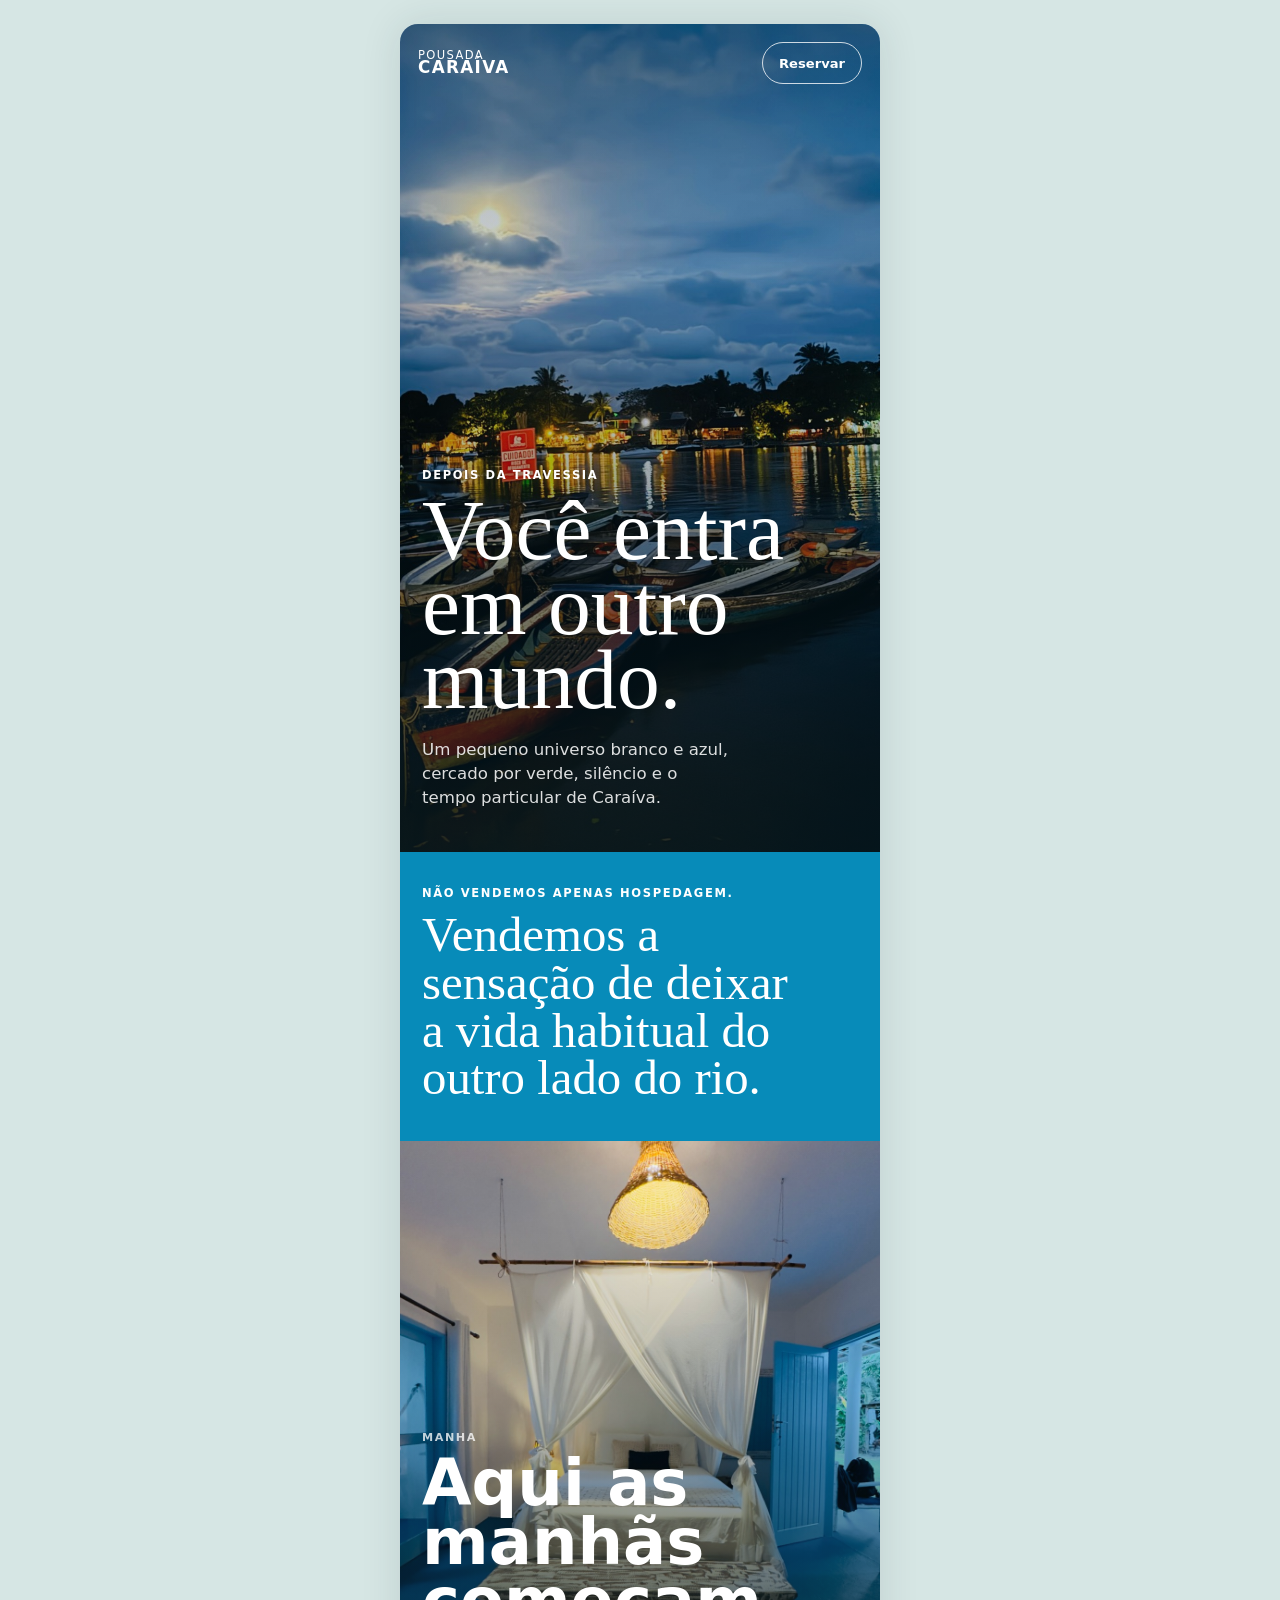
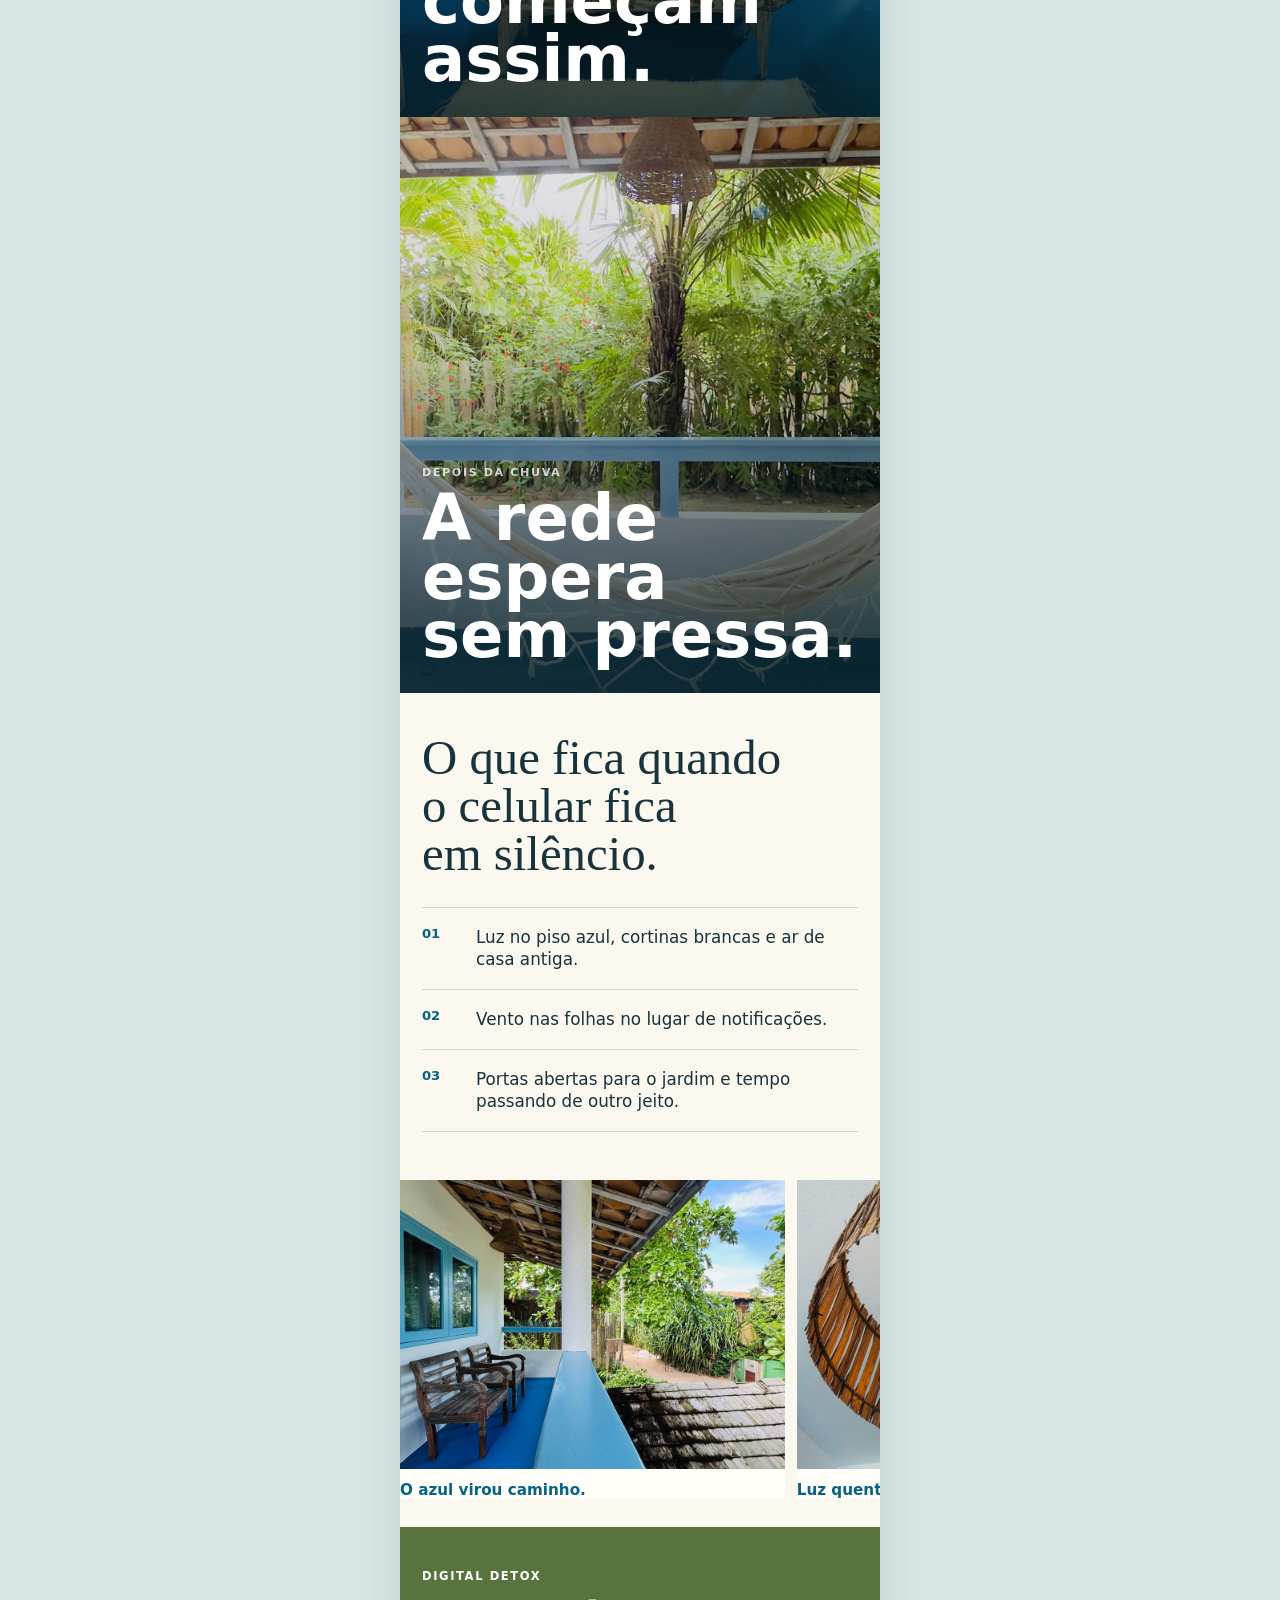
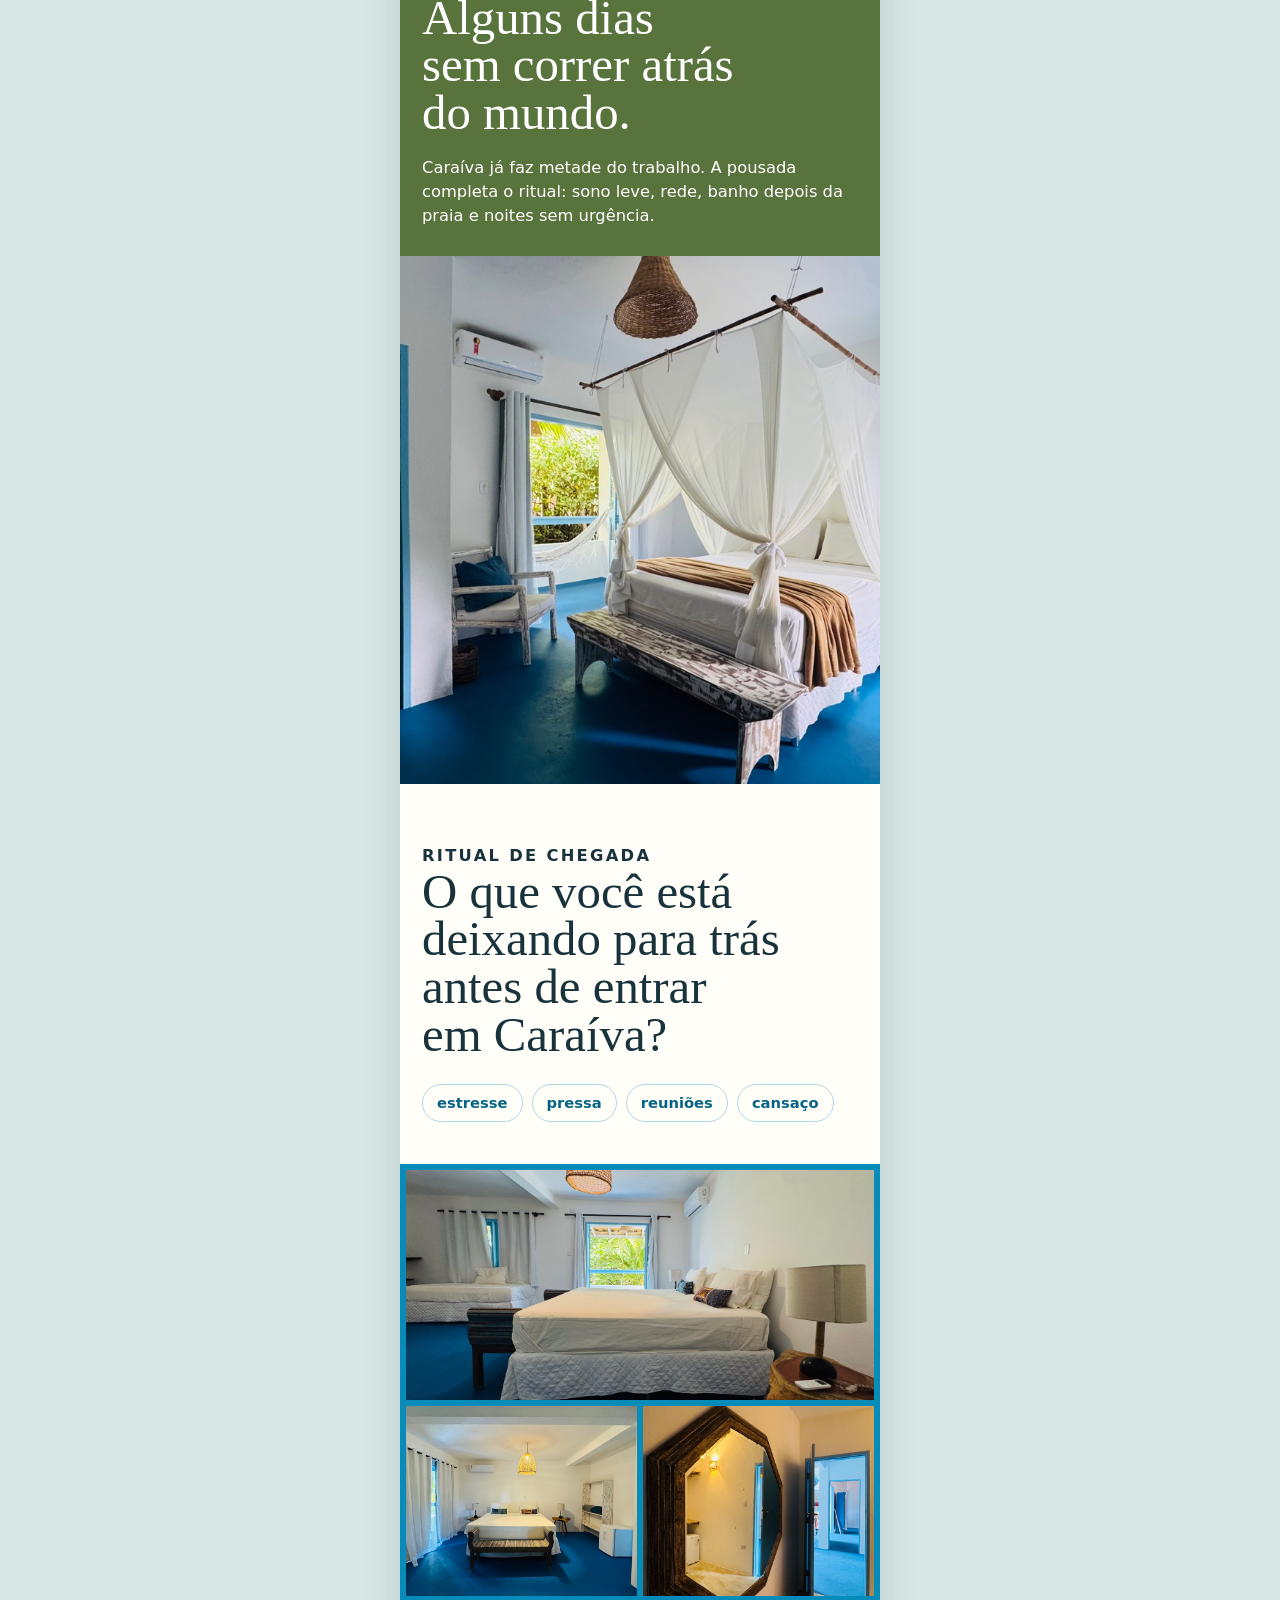
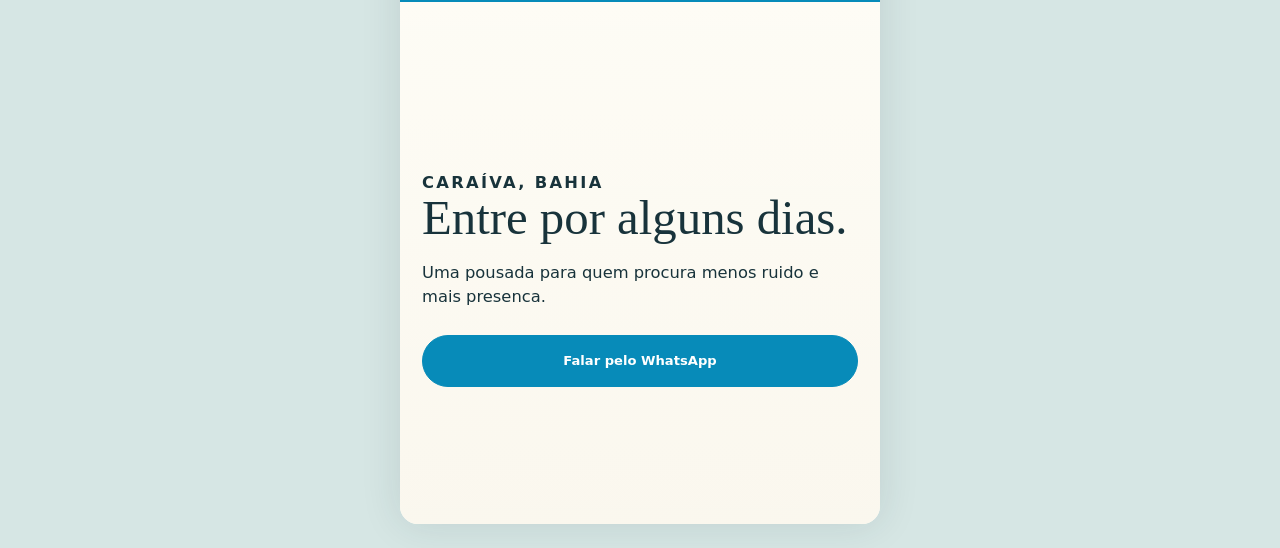
==== pousada-caraiva/pousada.html @ e2e659e0 "Add Caraiva pousada landing page" ====
<!doctype html>
<html lang="pt-BR">
  <head>
    <meta charset="utf-8">
    <meta name="viewport" content="width=device-width, initial-scale=1">
    <meta name="theme-color" content="#0b8fc0">
    <title>Pousada Caraíva</title>
    <link rel="preload" href="assets/photo-1.jpg" as="image">
    <link rel="stylesheet" href="styles.css">
  </head>
  <body>
    <main class="page-shell">
      <section class="hero" aria-label="Entrada em Caraíva">
        <img src="assets/photo-1.jpg" alt="Barcos no rio de Caraíva ao anoitecer" class="hero__image">
        <div class="hero__shade"></div>
        <header class="topbar">
          <a href="#inicio" class="brand" aria-label="Pousada Caraíva">
            <span>Pousada</span>
            <strong>Caraíva</strong>
          </a>
          <a href="#reservar" class="topbar__link">Reservar</a>
        </header>
        <div class="hero__copy" id="inicio">
          <p class="eyebrow">Depois da travessia</p>
          <h1>Você entra em outro mundo.</h1>
          <p>
            Um pequeno universo branco e azul, cercado por verde, silêncio e o
            tempo particular de Caraíva.
          </p>
        </div>
      </section>

      <section class="intro blue-band">
        <p class="kicker">Não vendemos apenas hospedagem.</p>
        <h2>Vendemos a sensação de deixar a vida habitual do outro lado do rio.</h2>
      </section>

      <section class="photo-story">
        <article class="story-block">
          <img src="assets/photo-2.jpg" alt="Quarto branco com portas e piso azul">
          <div class="story-block__copy">
            <span>Manha</span>
            <h2>Aqui as manhãs começam assim.</h2>
          </div>
        </article>

        <article class="story-block story-block--quiet">
          <img src="assets/photo-3.jpg" alt="Rede em varanda com vegetação tropical">
          <div class="story-block__copy">
            <span>Depois da chuva</span>
            <h2>A rede espera sem pressa.</h2>
          </div>
        </article>
      </section>

      <section class="feeling-list" aria-label="Experiências">
        <h2>O que fica quando o celular fica em silêncio.</h2>
        <div class="feeling">
          <span>01</span>
          <p>Luz no piso azul, cortinas brancas e ar de casa antiga.</p>
        </div>
        <div class="feeling">
          <span>02</span>
          <p>Vento nas folhas no lugar de notificações.</p>
        </div>
        <div class="feeling">
          <span>03</span>
          <p>Portas abertas para o jardim e tempo passando de outro jeito.</p>
        </div>
      </section>

      <section class="horizontal-gallery" aria-label="Detalhes da pousada">
        <figure>
          <img src="assets/photo-4.jpg" alt="Varanda azul com bancos de madeira e jardim">
          <figcaption>O azul virou caminho.</figcaption>
        </figure>
        <figure>
          <img src="assets/photo-8.jpg" alt="Luminária artesanal acesa">
          <figcaption>Luz quente no fim do dia.</figcaption>
        </figure>
        <figure>
          <img src="assets/photo-9.jpg" alt="Corredor com portas, escada e móveis azuis">
          <figcaption>Um universo proprio.</figcaption>
        </figure>
      </section>

      <section class="detox">
        <div class="detox__text">
          <p class="kicker">Digital detox</p>
          <h2>Alguns dias sem correr atrás do mundo.</h2>
          <p>
            Caraíva já faz metade do trabalho. A pousada completa o ritual:
            sono leve, rede, banho depois da praia e noites sem urgência.
          </p>
        </div>
        <img src="assets/photo-10.jpg" alt="Quarto com cama de dossel, piso azul e porta azul">
      </section>

      <section class="ritual">
        <p class="kicker">Ritual de chegada</p>
        <h2>O que você está deixando para trás antes de entrar em Caraíva?</h2>
        <div class="answers" aria-label="Exemplos de respostas">
          <span>estresse</span>
          <span>pressa</span>
          <span>reuniões</span>
          <span>cansaço</span>
        </div>
      </section>

      <section class="rooms-strip" aria-label="Quartos">
        <img src="assets/photo-5.jpg" alt="Quarto amplo com cama branca e janela azul">
        <img src="assets/photo-6.jpg" alt="Suíte com cama, cortinas brancas e piso azul">
        <img src="assets/photo-7.jpg" alt="Espelho rústico refletindo portas azuis">
      </section>

      <section class="final-cta" id="reservar">
        <p class="kicker">Caraíva, Bahia</p>
        <h2>Entre por alguns dias.</h2>
        <p>Uma pousada para quem procura menos ruido e mais presenca.</p>
        <a href="https://wa.me/" class="button" aria-label="Falar pelo WhatsApp">Falar pelo WhatsApp</a>
      </section>
    </main>
  </body>
</html>
---- pousada-caraiva/styles.css ----
:root {
  --blue: #078bb9;
  --blue-deep: #066385;
  --ink: #18333b;
  --paper: #fbf8ef;
  --white: #fffef8;
  --leaf: #59733d;
  --warm: #c48538;
  --sand: #e8dcc6;
}

* {
  box-sizing: border-box;
}

html {
  scroll-behavior: smooth;
}

body {
  margin: 0;
  background: var(--paper);
  color: var(--ink);
  font-family: Inter, ui-sans-serif, system-ui, -apple-system, BlinkMacSystemFont, "Segoe UI", sans-serif;
  letter-spacing: 0;
}

img {
  display: block;
  width: 100%;
}

a {
  color: inherit;
}

.page-shell {
  width: min(100%, 480px);
  margin: 0 auto;
  background: var(--white);
  overflow: hidden;
  box-shadow: 0 0 40px rgb(24 51 59 / 0.12);
}

.hero {
  position: relative;
  min-height: 92svh;
  display: grid;
  align-items: end;
  isolation: isolate;
  color: #fff;
}

.hero__image,
.hero__shade {
  position: absolute;
  inset: 0;
  height: 100%;
}

.hero__image {
  object-fit: cover;
  object-position: center top;
  z-index: -2;
}

.hero__shade {
  z-index: -1;
  background:
    linear-gradient(180deg, rgb(2 34 49 / 0.42), transparent 32%),
    linear-gradient(0deg, rgb(1 21 30 / 0.86), rgb(1 21 30 / 0.2) 58%, transparent);
}

.topbar {
  position: absolute;
  top: 0;
  left: 0;
  right: 0;
  display: flex;
  align-items: center;
  justify-content: space-between;
  padding: max(18px, env(safe-area-inset-top)) 18px 0;
}

.brand {
  text-decoration: none;
  text-transform: uppercase;
  line-height: 0.95;
  font-size: 0.72rem;
  font-weight: 500;
  letter-spacing: 0.12em;
}

.brand strong {
  display: block;
  font-size: 1.05rem;
  font-weight: 750;
  letter-spacing: 0.08em;
}

.topbar__link,
.button {
  min-height: 42px;
  display: inline-flex;
  align-items: center;
  justify-content: center;
  text-decoration: none;
  border: 1px solid rgb(255 255 255 / 0.78);
  border-radius: 999px;
  padding: 0 16px;
  font-size: 0.82rem;
  font-weight: 700;
}

.hero__copy {
  padding: 0 22px 42px;
}

.eyebrow,
.kicker {
  margin: 0 0 12px;
  text-transform: uppercase;
  font-size: 0.72rem;
  font-weight: 800;
  letter-spacing: 0.14em;
}

.hero h1,
section h2 {
  margin: 0;
  text-wrap: balance;
}

.hero h1 {
  max-width: 11ch;
  font-family: Georgia, "Times New Roman", serif;
  font-size: clamp(3.4rem, 17vw, 5.35rem);
  line-height: 0.87;
  font-weight: 500;
}

.hero__copy p:last-child {
  max-width: 29ch;
  margin: 20px 0 0;
  color: rgb(255 255 255 / 0.86);
  font-size: 1.04rem;
  line-height: 1.45;
}

.blue-band {
  background: var(--blue);
  color: #fff;
}

.intro {
  padding: 34px 22px 38px;
}

.intro h2,
.feeling-list h2,
.detox h2,
.ritual h2,
.final-cta h2 {
  font-family: Georgia, "Times New Roman", serif;
  font-size: clamp(2.05rem, 9vw, 3.05rem);
  line-height: 0.98;
  font-weight: 500;
}

.photo-story {
  background: var(--white);
}

.story-block {
  position: relative;
  min-height: 64svh;
  display: grid;
  align-items: end;
  overflow: hidden;
  color: #fff;
}

.story-block img {
  position: absolute;
  inset: 0;
  height: 100%;
  object-fit: cover;
  z-index: 0;
}

.story-block::after {
  content: "";
  position: absolute;
  inset: 0;
  background: linear-gradient(0deg, rgb(7 31 35 / 0.82), rgb(7 31 35 / 0.1) 58%, transparent);
  z-index: 1;
}

.story-block__copy {
  position: relative;
  z-index: 2;
  padding: 0 22px 28px;
}

.story-block__copy span {
  display: block;
  margin-bottom: 10px;
  color: rgb(255 255 255 / 0.76);
  text-transform: uppercase;
  font-size: 0.7rem;
  font-weight: 800;
  letter-spacing: 0.14em;
}

.story-block__copy h2 {
  max-width: 11ch;
  font-size: clamp(2.8rem, 13vw, 4rem);
  line-height: 0.92;
}

.story-block--quiet img {
  object-position: center;
}

.feeling-list {
  padding: 42px 22px 30px;
  background: var(--paper);
}

.feeling-list h2 {
  margin-bottom: 28px;
}

.feeling {
  display: grid;
  grid-template-columns: 38px 1fr;
  gap: 16px;
  padding: 18px 0;
  border-top: 1px solid rgb(24 51 59 / 0.16);
}

.feeling:last-child {
  border-bottom: 1px solid rgb(24 51 59 / 0.16);
}

.feeling span {
  color: var(--blue-deep);
  font-weight: 850;
  font-size: 0.82rem;
}

.feeling p {
  margin: 0;
  font-size: 1.05rem;
  line-height: 1.35;
}

.horizontal-gallery {
  display: grid;
  grid-auto-flow: column;
  grid-auto-columns: 84%;
  gap: 12px;
  overflow-x: auto;
  padding: 18px 0 28px 22px;
  background: var(--paper);
  scroll-snap-type: x mandatory;
  scrollbar-width: none;
}

.horizontal-gallery::-webkit-scrollbar {
  display: none;
}

.horizontal-gallery figure {
  margin: 0;
  scroll-snap-align: start;
  background: var(--white);
}

.horizontal-gallery img {
  aspect-ratio: 4 / 3;
  object-fit: cover;
}

.horizontal-gallery figcaption {
  padding: 12px 0 0;
  color: var(--blue-deep);
  font-size: 0.95rem;
  font-weight: 750;
}

.detox {
  background: var(--leaf);
  color: #fff;
}

.detox__text {
  padding: 42px 22px 28px;
}

.detox p:last-child,
.ritual p,
.final-cta p {
  margin: 18px 0 0;
  font-size: 1.02rem;
  line-height: 1.48;
}

.detox img {
  aspect-ratio: 1 / 1.1;
  object-fit: cover;
  object-position: center;
}

.ritual {
  padding: 42px 22px;
  background: var(--white);
}

.answers {
  display: flex;
  flex-wrap: wrap;
  gap: 9px;
  margin-top: 24px;
}

.answers span {
  min-height: 38px;
  display: inline-flex;
  align-items: center;
  border: 1px solid rgb(7 139 185 / 0.32);
  border-radius: 999px;
  padding: 0 14px;
  color: var(--blue-deep);
  font-size: 0.92rem;
  font-weight: 750;
}

.rooms-strip {
  display: grid;
  grid-template-columns: 1fr 1fr;
  gap: 6px;
  background: var(--blue);
  padding: 6px;
}

.rooms-strip img {
  height: 190px;
  object-fit: cover;
}

.rooms-strip img:first-child {
  grid-column: 1 / -1;
  height: 230px;
}

.rooms-strip img:last-child {
  object-position: center;
}

.final-cta {
  min-height: 58svh;
  display: flex;
  flex-direction: column;
  justify-content: center;
  padding: 48px 22px calc(34px + env(safe-area-inset-bottom));
  background:
    linear-gradient(180deg, rgb(255 254 248 / 0.94), rgb(255 254 248 / 0.8)),
    var(--sand);
}

.final-cta .button {
  width: 100%;
  margin-top: 26px;
  border-color: var(--blue);
  background: var(--blue);
  color: #fff;
  min-height: 52px;
}

@media (min-width: 481px) {
  body {
    padding: 24px 0;
    background: #d6e6e4;
  }

  .page-shell {
    border-radius: 18px;
  }
}

@media (prefers-reduced-motion: reduce) {
  html {
    scroll-behavior: auto;
  }
}
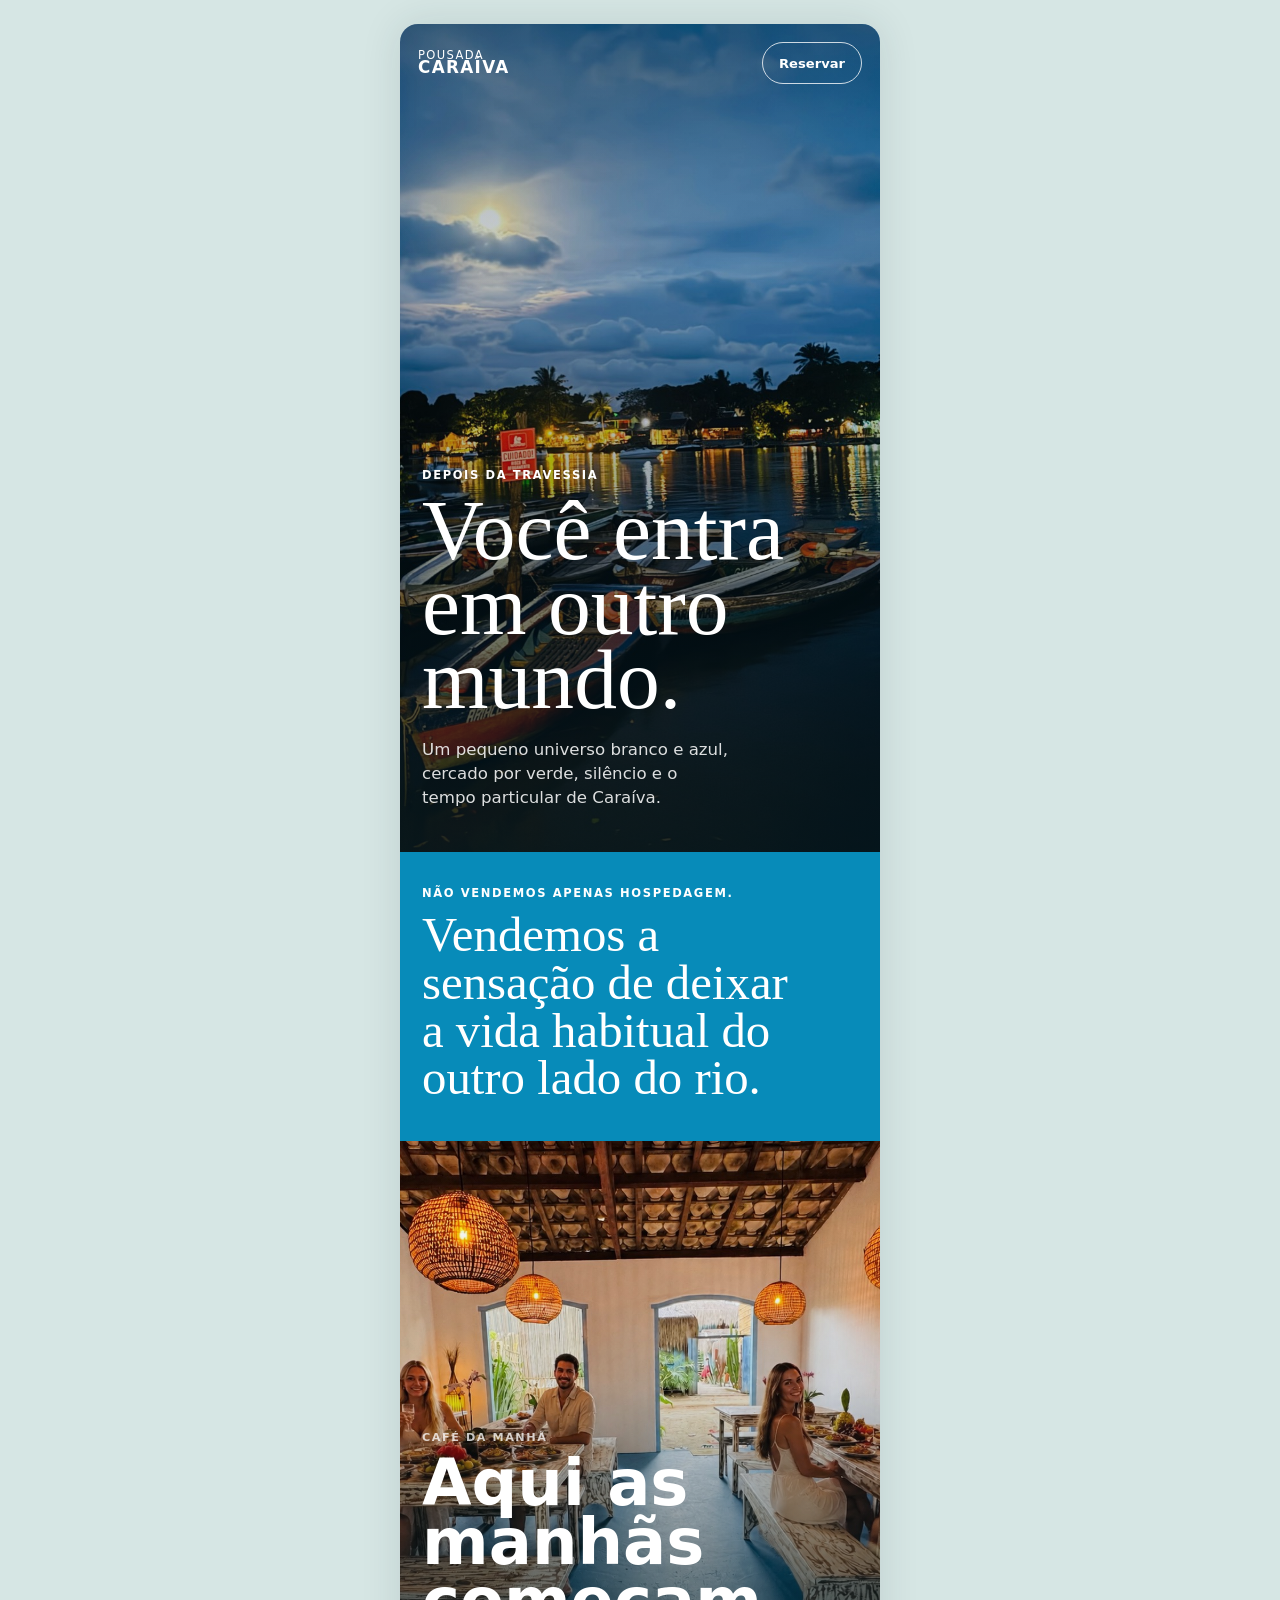
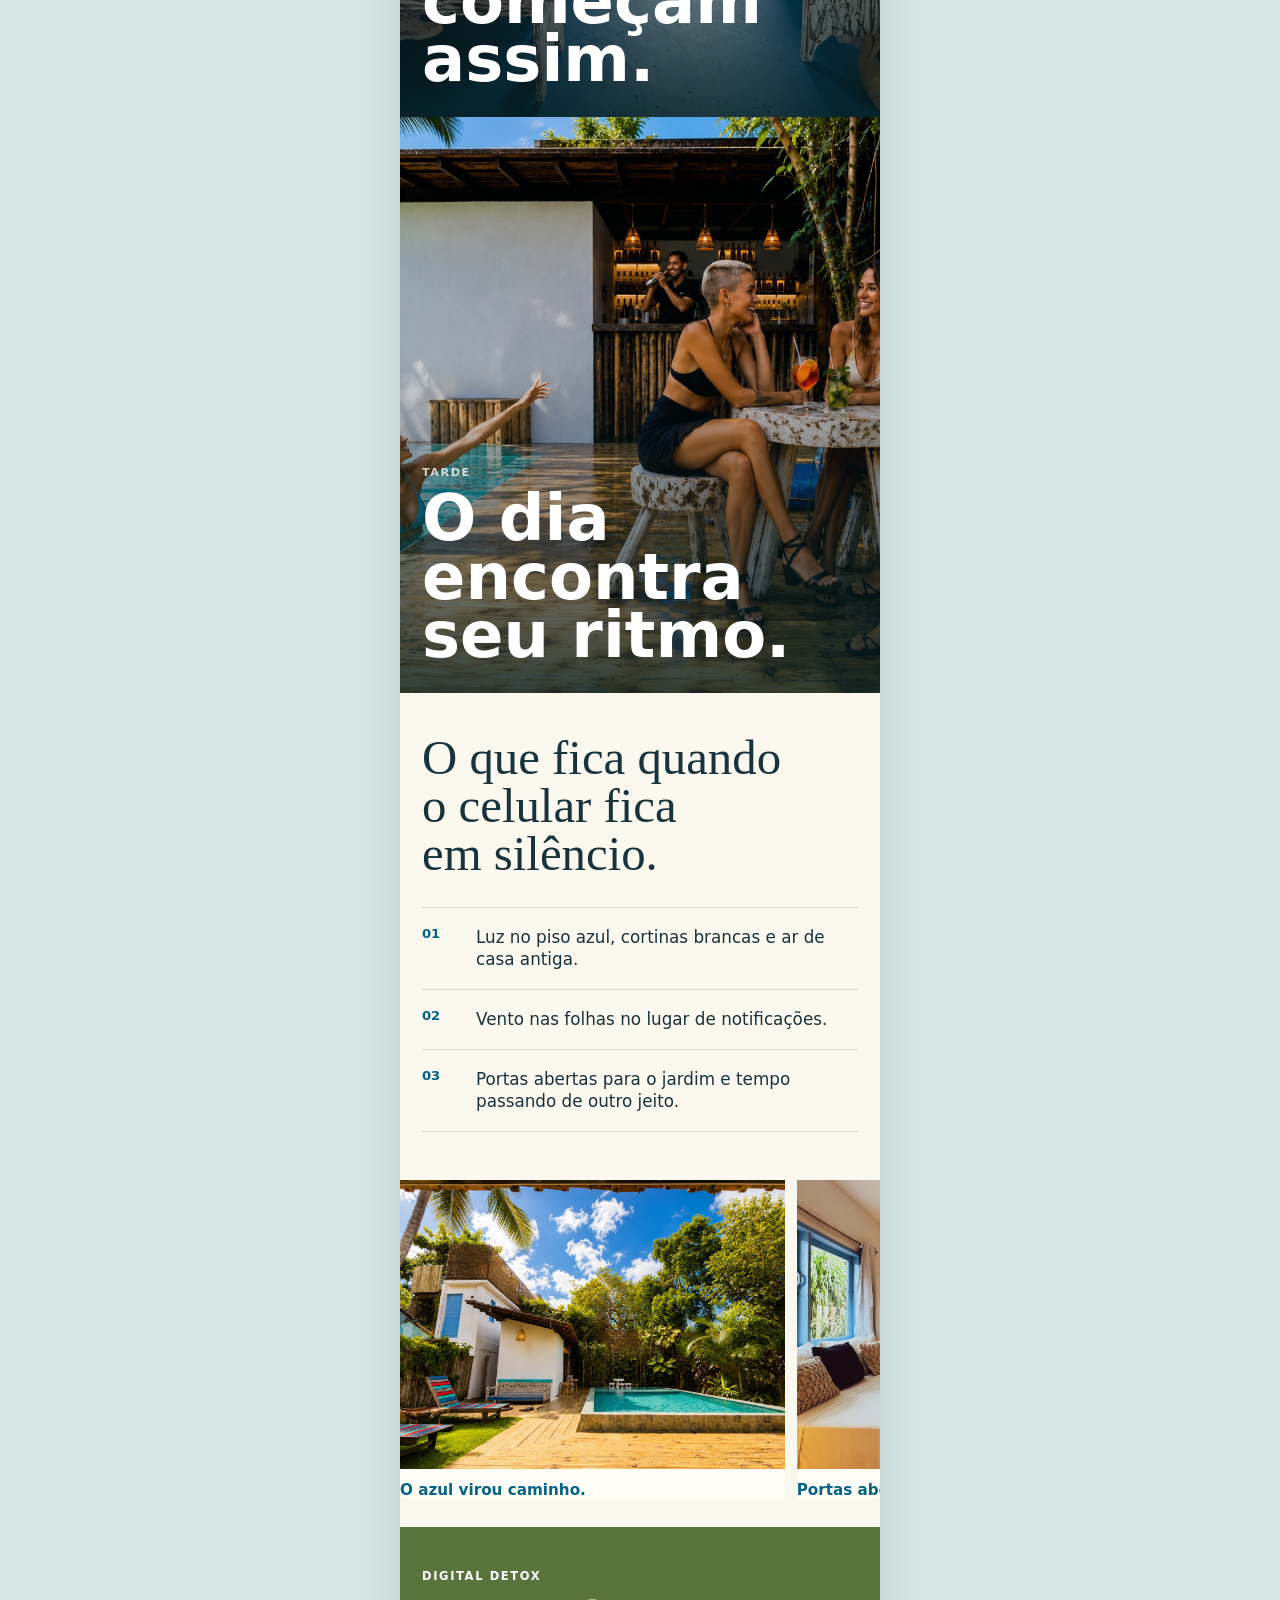
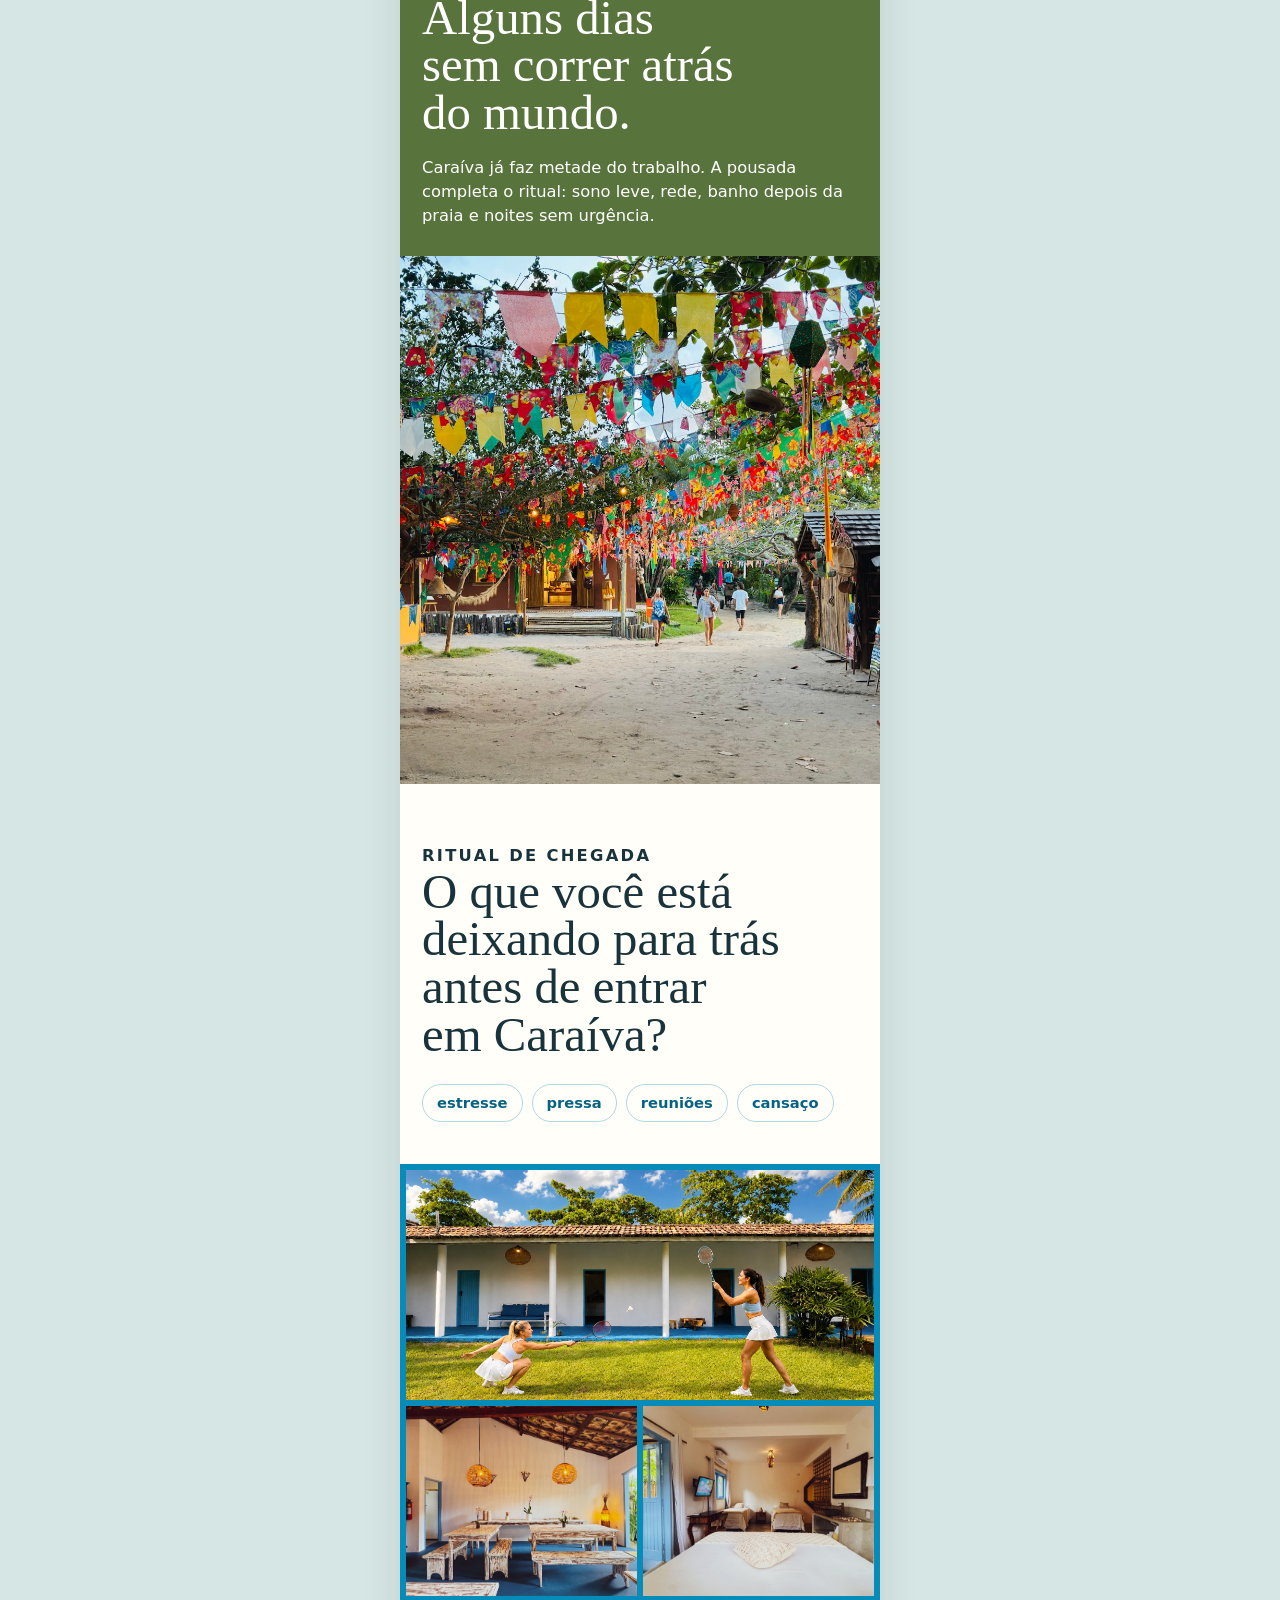
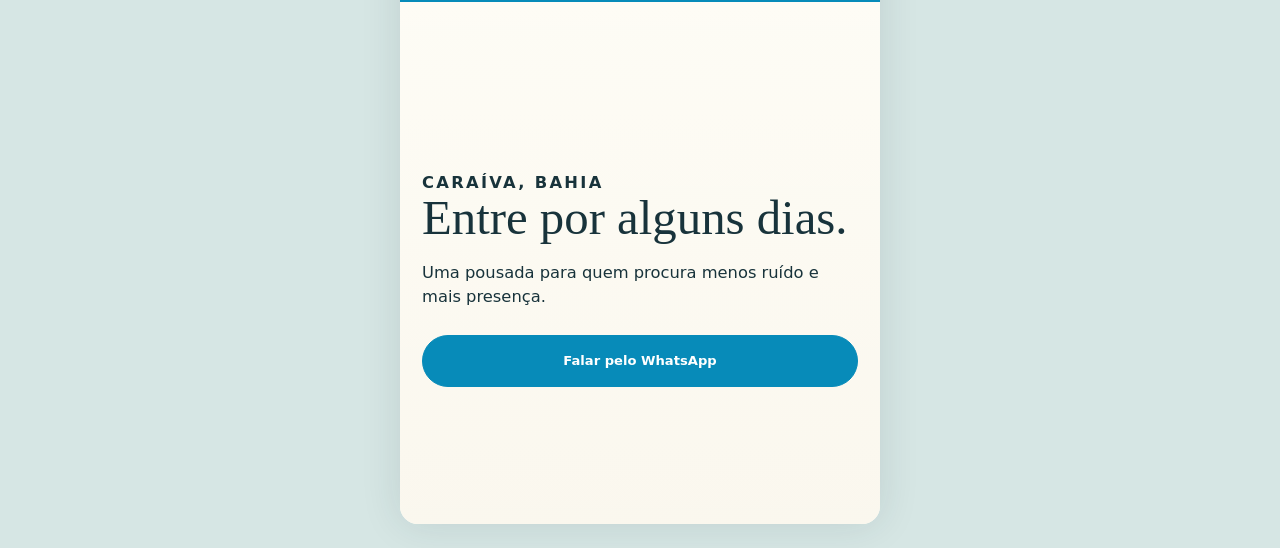
==== commit 853d8778: "Update pousada gallery photos" ====
--- a/pousada-caraiva/pousada.html
+++ b/pousada-caraiva/pousada.html
@@ -18,7 +18,7 @@
             <span>Pousada</span>
             <strong>Caraíva</strong>
           </a>
-          <a href="#reservar" class="topbar__link">Reservar</a>
+          <a href="https://www.booking.com/Share-FcsTxkp" class="topbar__link" target="_blank" rel="noopener noreferrer">Reservar</a>
         </header>
         <div class="hero__copy" id="inicio">
           <p class="eyebrow">Depois da travessia</p>
@@ -36,19 +36,19 @@
       </section>
 
       <section class="photo-story">
-        <article class="story-block">
-          <img src="assets/photo-2.jpg" alt="Quarto branco com portas e piso azul">
+        <article class="story-block story-block--people">
+          <img src="assets/photo-2.jpg" alt="Hóspedes tomando café da manhã em mesa branca com piso azul">
           <div class="story-block__copy">
-            <span>Manha</span>
+            <span>Café da manhã</span>
             <h2>Aqui as manhãs começam assim.</h2>
           </div>
         </article>
 
         <article class="story-block story-block--quiet">
-          <img src="assets/photo-3.jpg" alt="Rede em varanda com vegetação tropical">
+          <img src="assets/photo-3.jpg" alt="Amigas conversando ao lado da piscina em jardim tropical">
           <div class="story-block__copy">
-            <span>Depois da chuva</span>
-            <h2>A rede espera sem pressa.</h2>
+            <span>Tarde</span>
+            <h2>O dia encontra seu ritmo.</h2>
           </div>
         </article>
       </section>
@@ -71,16 +71,16 @@
 
       <section class="horizontal-gallery" aria-label="Detalhes da pousada">
         <figure>
-          <img src="assets/photo-4.jpg" alt="Varanda azul com bancos de madeira e jardim">
+          <img src="assets/photo-4.jpg" alt="Piscina cercada por jardim tropical e casa branca com portas azuis">
           <figcaption>O azul virou caminho.</figcaption>
         </figure>
         <figure>
-          <img src="assets/photo-8.jpg" alt="Luminária artesanal acesa">
-          <figcaption>Luz quente no fim do dia.</figcaption>
+          <img src="assets/photo-8.jpg" alt="Suíte com cama branca, janelas azuis e entrada para varanda">
+          <figcaption>Portas abertas para o verde.</figcaption>
         </figure>
         <figure>
-          <img src="assets/photo-9.jpg" alt="Corredor com portas, escada e móveis azuis">
-          <figcaption>Um universo proprio.</figcaption>
+          <img src="assets/photo-9.jpg" alt="Rua de areia em Caraíva com vegetação e lojas iluminadas">
+          <figcaption>Caraíva começa na porta.</figcaption>
         </figure>
       </section>
 
@@ -93,7 +93,7 @@
             sono leve, rede, banho depois da praia e noites sem urgência.
           </p>
         </div>
-        <img src="assets/photo-10.jpg" alt="Quarto com cama de dossel, piso azul e porta azul">
+        <img src="assets/photo-10.jpg" alt="Rua de areia em Caraíva coberta por bandeirinhas coloridas">
       </section>
 
       <section class="ritual">
@@ -107,16 +107,16 @@
         </div>
       </section>
 
-      <section class="rooms-strip" aria-label="Quartos">
-        <img src="assets/photo-5.jpg" alt="Quarto amplo com cama branca e janela azul">
-        <img src="assets/photo-6.jpg" alt="Suíte com cama, cortinas brancas e piso azul">
-        <img src="assets/photo-7.jpg" alt="Espelho rústico refletindo portas azuis">
+      <section class="rooms-strip" aria-label="Vida na pousada">
+        <img src="assets/photo-5.jpg" alt="Hóspedes jogando badminton no jardim da pousada">
+        <img src="assets/photo-6.jpg" alt="Sala de café da manhã com mesas brancas e luminárias artesanais">
+        <img src="assets/photo-7.jpg" alt="Suíte ampla com cama branca, portas azuis e rede na varanda">
       </section>
 
       <section class="final-cta" id="reservar">
         <p class="kicker">Caraíva, Bahia</p>
         <h2>Entre por alguns dias.</h2>
-        <p>Uma pousada para quem procura menos ruido e mais presenca.</p>
+        <p>Uma pousada para quem procura menos ruído e mais presença.</p>
         <a href="https://wa.me/" class="button" aria-label="Falar pelo WhatsApp">Falar pelo WhatsApp</a>
       </section>
     </main>
--- a/pousada-caraiva/styles.css
+++ b/pousada-caraiva/styles.css
@@ -222,6 +222,14 @@
   object-position: center;
 }
 
+.story-block--people img {
+  object-position: center;
+}
+
+.story-block--quiet .story-block__copy h2 {
+  max-width: 10ch;
+}
+
 .feeling-list {
   padding: 42px 22px 30px;
   background: var(--paper);
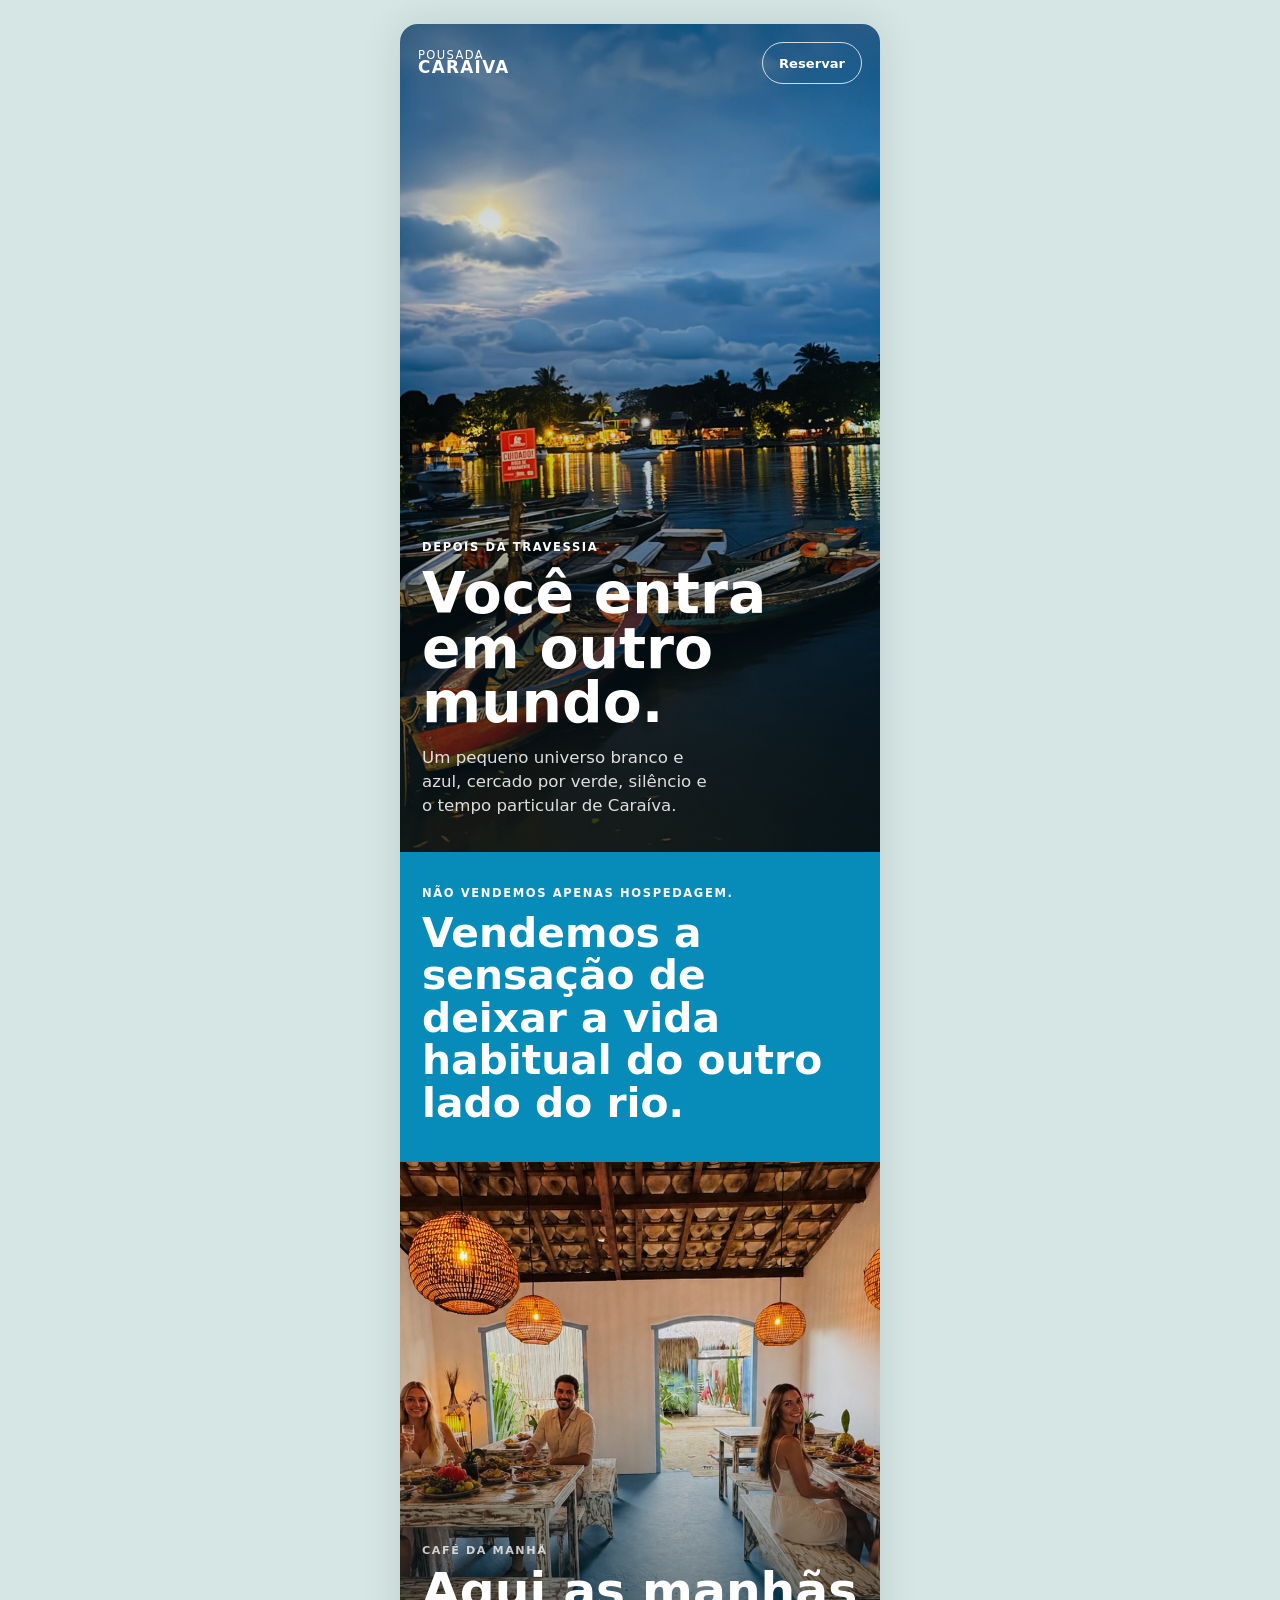
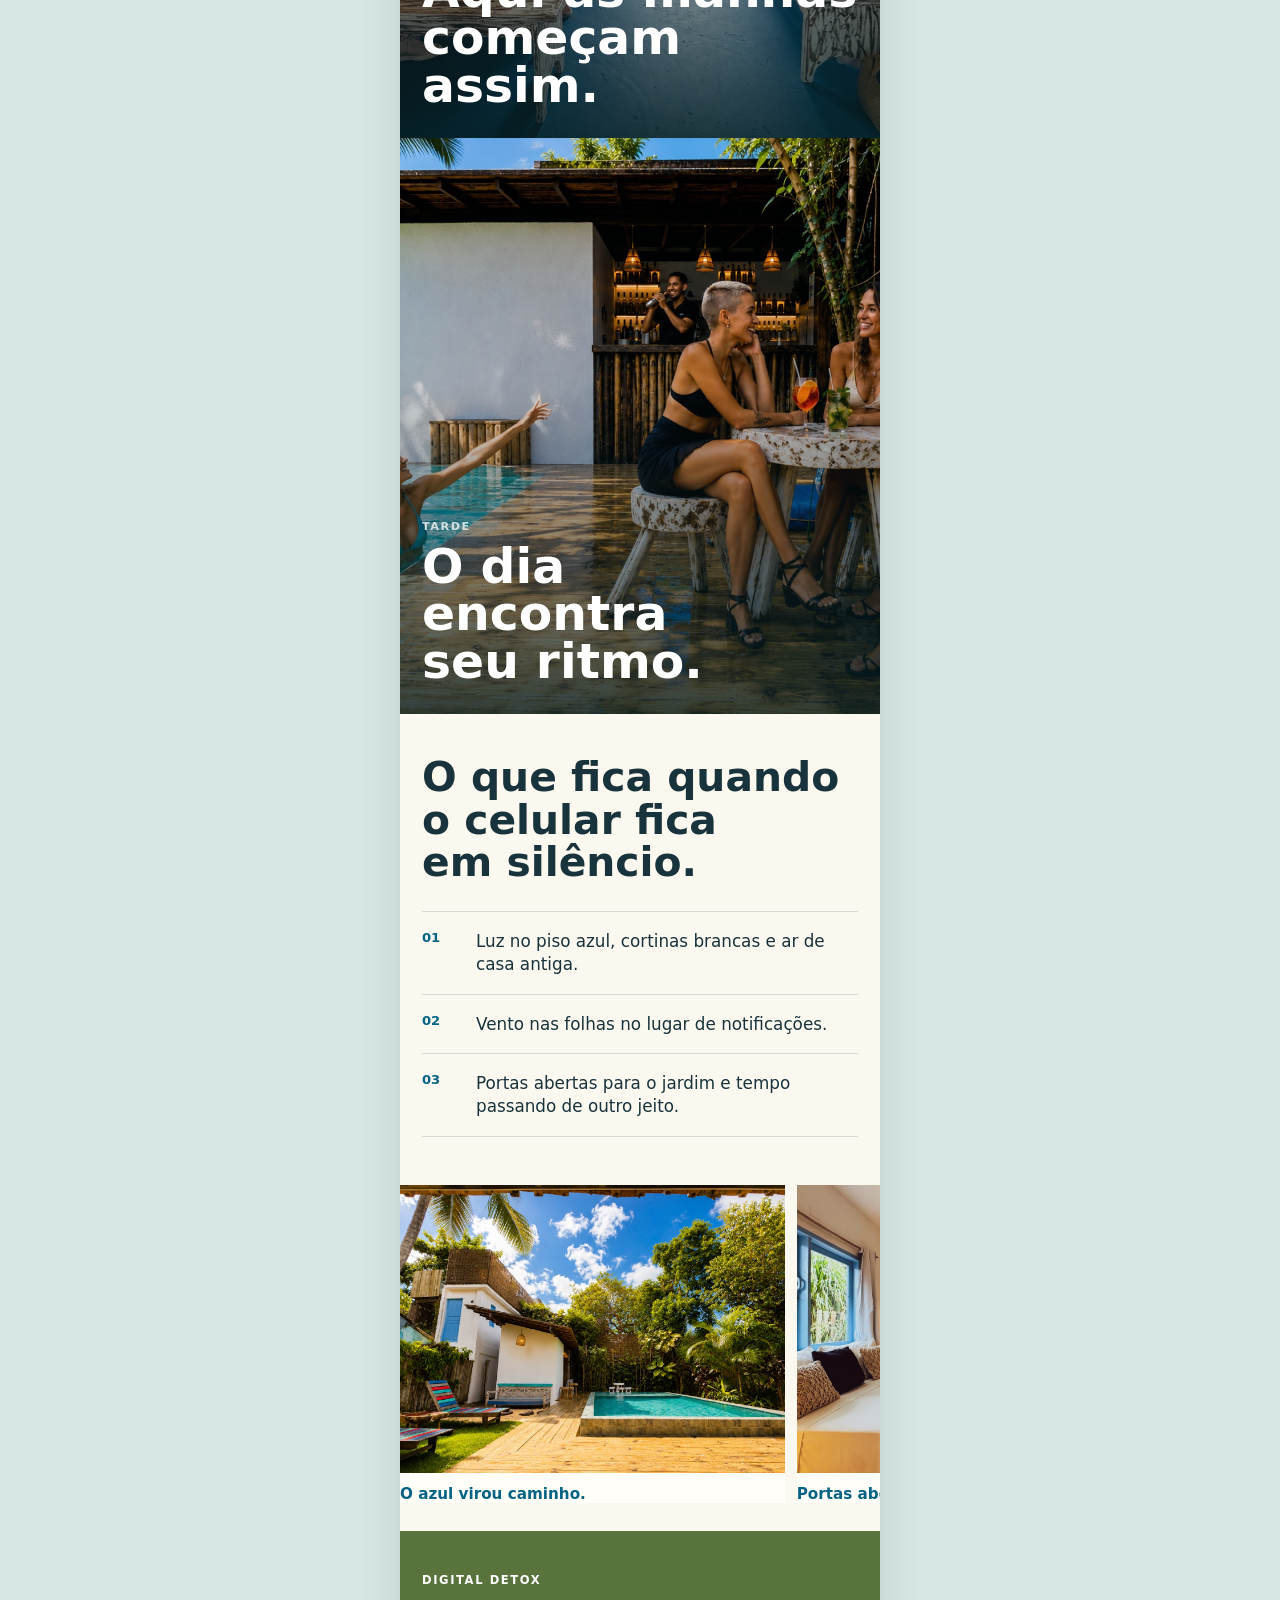
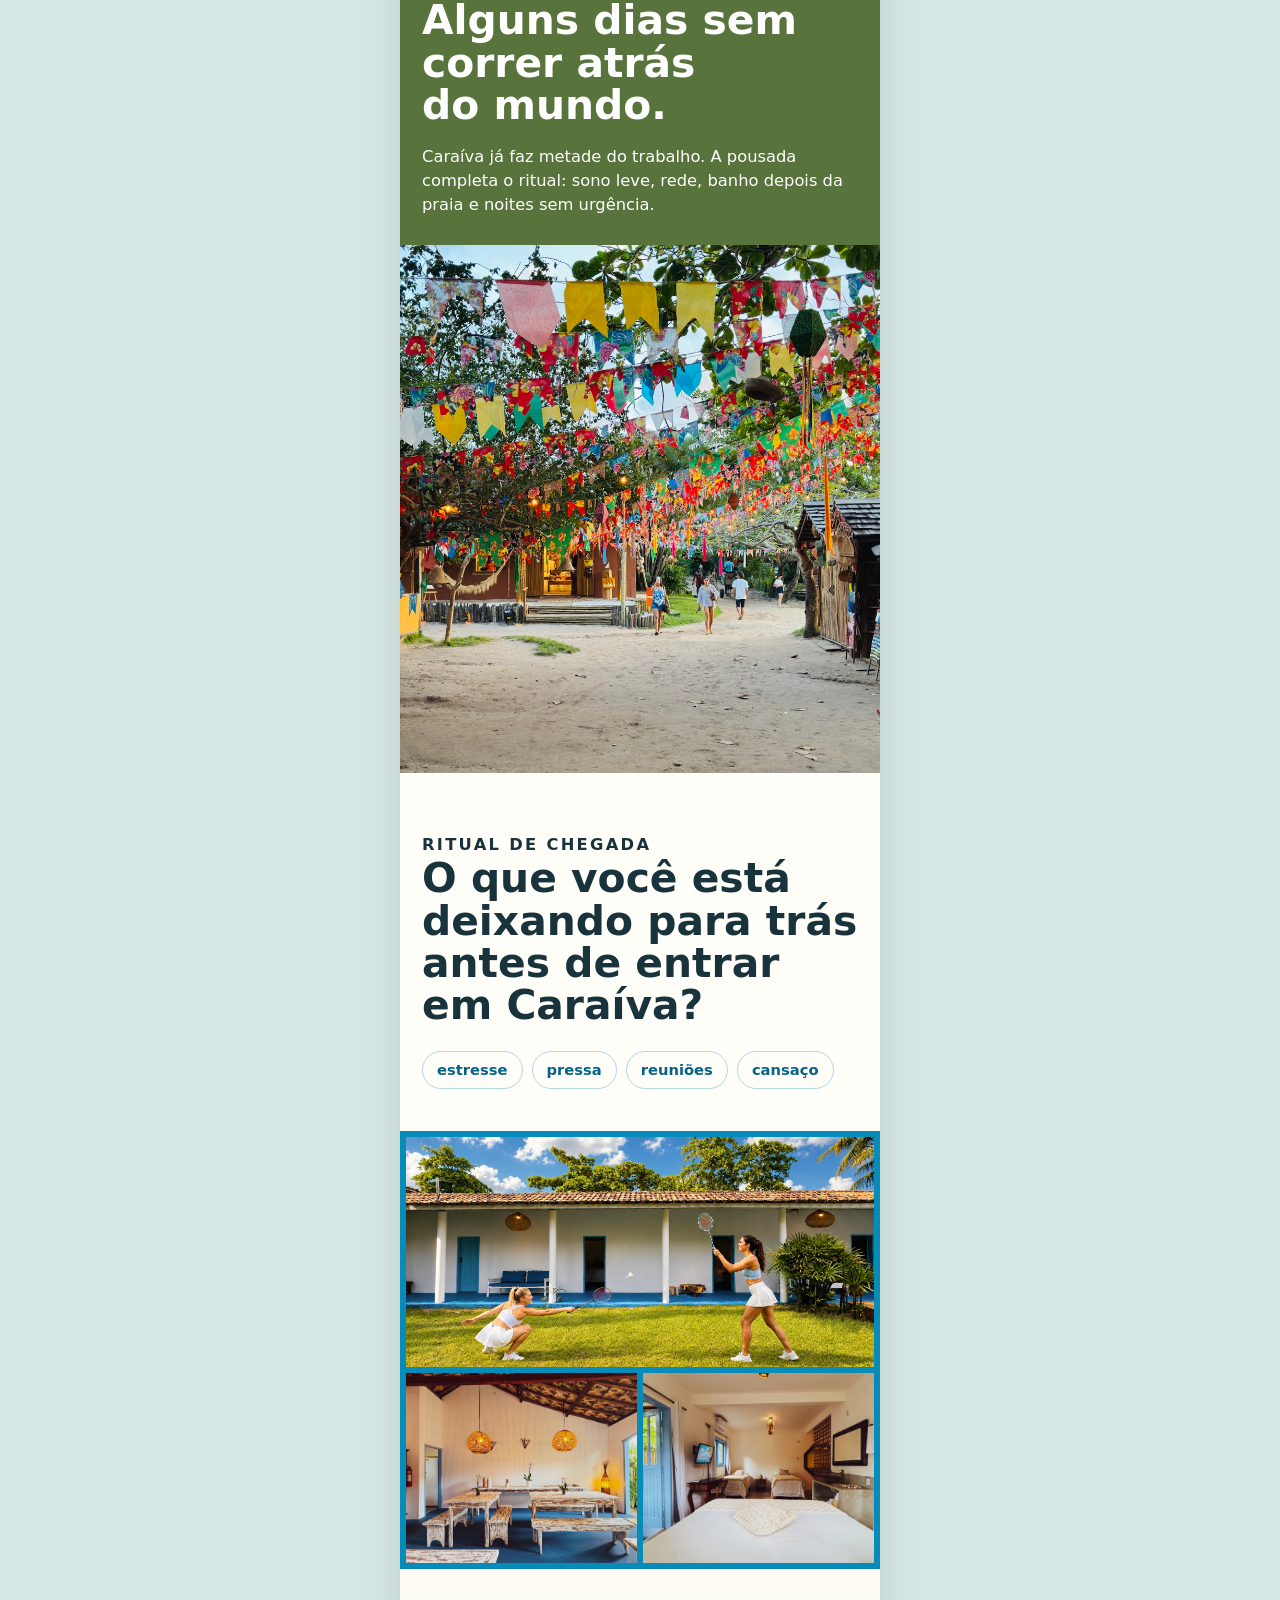
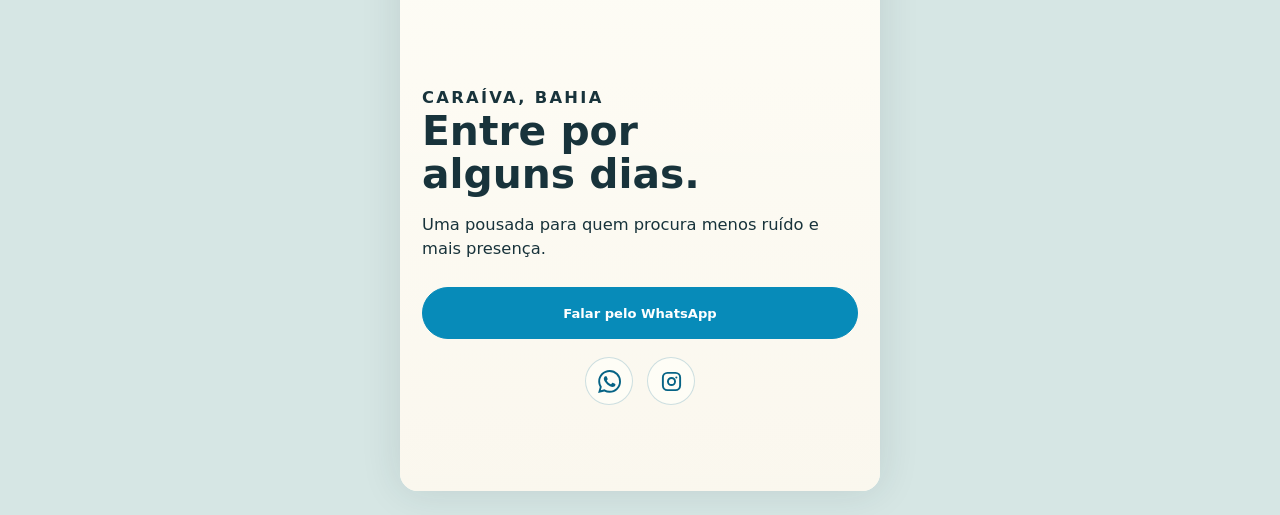
==== commit 01e7d795: "Add social contact links" ====
--- a/pousada-caraiva/pousada.html
+++ b/pousada-caraiva/pousada.html
@@ -117,7 +117,19 @@
         <p class="kicker">Caraíva, Bahia</p>
         <h2>Entre por alguns dias.</h2>
         <p>Uma pousada para quem procura menos ruído e mais presença.</p>
-        <a href="https://wa.me/" class="button" aria-label="Falar pelo WhatsApp">Falar pelo WhatsApp</a>
+        <a href="https://wa.me/5573999542114" class="button" target="_blank" rel="noopener noreferrer" aria-label="Falar pelo WhatsApp">Falar pelo WhatsApp</a>
+        <nav class="social-links" aria-label="Contatos da pousada">
+          <a href="https://wa.me/5573999542114" target="_blank" rel="noopener noreferrer" aria-label="WhatsApp +55 73 99954-2114">
+            <svg viewBox="0 0 24 24" aria-hidden="true">
+              <path d="M20.52 3.48A11.77 11.77 0 0 0 12.12 0C5.58 0 .25 5.3.25 11.84c0 2.08.55 4.12 1.6 5.92L.15 24l6.4-1.68a11.87 11.87 0 0 0 5.57 1.42h.01c6.54 0 11.86-5.31 11.86-11.85 0-3.17-1.23-6.15-3.47-8.41ZM12.13 21.74a9.87 9.87 0 0 1-5.04-1.38l-.36-.22-3.8 1 1.01-3.7-.24-.38a9.8 9.8 0 0 1-1.5-5.22C2.2 6.41 6.65 2 12.13 2a9.8 9.8 0 0 1 6.98 2.89A9.8 9.8 0 0 1 22 11.89c0 5.43-4.43 9.85-9.87 9.85Zm5.41-7.37c-.3-.15-1.76-.87-2.03-.97-.27-.1-.47-.15-.67.15-.2.3-.77.97-.95 1.17-.17.2-.35.23-.64.08-.3-.15-1.25-.46-2.38-1.47a8.9 8.9 0 0 1-1.65-2.06c-.17-.3-.02-.46.13-.6.13-.13.3-.35.45-.52.15-.17.2-.3.3-.5.1-.2.05-.37-.03-.52-.07-.15-.67-1.61-.92-2.21-.24-.58-.49-.5-.67-.51h-.57c-.2 0-.52.07-.79.37-.27.3-1.04 1.02-1.04 2.48s1.07 2.88 1.22 3.08c.15.2 2.1 3.2 5.08 4.49.71.31 1.27.49 1.7.63.71.23 1.36.2 1.87.12.57-.08 1.76-.72 2.01-1.41.25-.7.25-1.29.17-1.42-.07-.13-.27-.2-.57-.35Z"/>
+            </svg>
+          </a>
+          <a href="https://www.instagram.com/pousadacaraivaoficial" target="_blank" rel="noopener noreferrer" aria-label="Instagram Pousada Caraíva Oficial">
+            <svg viewBox="0 0 24 24" aria-hidden="true">
+              <path d="M7.8 2h8.4A5.8 5.8 0 0 1 22 7.8v8.4a5.8 5.8 0 0 1-5.8 5.8H7.8A5.8 5.8 0 0 1 2 16.2V7.8A5.8 5.8 0 0 1 7.8 2Zm0 2A3.8 3.8 0 0 0 4 7.8v8.4A3.8 3.8 0 0 0 7.8 20h8.4a3.8 3.8 0 0 0 3.8-3.8V7.8A3.8 3.8 0 0 0 16.2 4H7.8Zm4.2 3.3a4.7 4.7 0 1 1 0 9.4 4.7 4.7 0 0 1 0-9.4Zm0 2a2.7 2.7 0 1 0 0 5.4 2.7 2.7 0 0 0 0-5.4Zm5.05-2.55a1.1 1.1 0 1 1 0 2.2 1.1 1.1 0 0 1 0-2.2Z"/>
+            </svg>
+          </a>
+        </nav>
       </section>
     </main>
   </body>
--- a/pousada-caraiva/styles.css
+++ b/pousada-caraiva/styles.css
@@ -67,8 +67,8 @@
 .hero__shade {
   z-index: -1;
   background:
-    linear-gradient(180deg, rgb(2 34 49 / 0.42), transparent 32%),
-    linear-gradient(0deg, rgb(1 21 30 / 0.86), rgb(1 21 30 / 0.2) 58%, transparent);
+    linear-gradient(180deg, rgb(2 34 49 / 0.32), transparent 30%),
+    linear-gradient(0deg, rgb(1 21 30 / 0.72), rgb(1 21 30 / 0.12) 54%, transparent);
 }
 
 .topbar {
@@ -113,7 +113,7 @@
 }
 
 .hero__copy {
-  padding: 0 22px 42px;
+  padding: 0 22px 34px;
 }
 
 .eyebrow,
@@ -132,16 +132,15 @@
 }
 
 .hero h1 {
-  max-width: 11ch;
-  font-family: Georgia, "Times New Roman", serif;
-  font-size: clamp(3.4rem, 17vw, 5.35rem);
-  line-height: 0.87;
-  font-weight: 500;
+  max-width: 12ch;
+  font-size: clamp(2.45rem, 11vw, 3.55rem);
+  line-height: 0.96;
+  font-weight: 850;
 }
 
 .hero__copy p:last-child {
-  max-width: 29ch;
-  margin: 20px 0 0;
+  max-width: 28ch;
+  margin: 16px 0 0;
   color: rgb(255 255 255 / 0.86);
   font-size: 1.04rem;
   line-height: 1.45;
@@ -161,10 +160,9 @@
 .detox h2,
 .ritual h2,
 .final-cta h2 {
-  font-family: Georgia, "Times New Roman", serif;
-  font-size: clamp(2.05rem, 9vw, 3.05rem);
-  line-height: 0.98;
-  font-weight: 500;
+  font-size: clamp(1.8rem, 7.5vw, 2.55rem);
+  line-height: 1.04;
+  font-weight: 850;
 }
 
 .photo-story {
@@ -213,9 +211,10 @@
 }
 
 .story-block__copy h2 {
-  max-width: 11ch;
-  font-size: clamp(2.8rem, 13vw, 4rem);
-  line-height: 0.92;
+  max-width: 13ch;
+  font-size: clamp(2.1rem, 9.5vw, 3.05rem);
+  line-height: 0.98;
+  font-weight: 850;
 }
 
 .story-block--quiet img {
@@ -386,6 +385,32 @@
   min-height: 52px;
 }
 
+.social-links {
+  display: flex;
+  justify-content: center;
+  gap: 14px;
+  margin-top: 18px;
+}
+
+.social-links a {
+  width: 48px;
+  height: 48px;
+  display: inline-flex;
+  align-items: center;
+  justify-content: center;
+  border: 1px solid rgb(6 99 133 / 0.2);
+  border-radius: 50%;
+  background: rgb(255 254 248 / 0.78);
+  color: var(--blue-deep);
+  text-decoration: none;
+}
+
+.social-links svg {
+  width: 23px;
+  height: 23px;
+  fill: currentColor;
+}
+
 @media (min-width: 481px) {
   body {
     padding: 24px 0;
